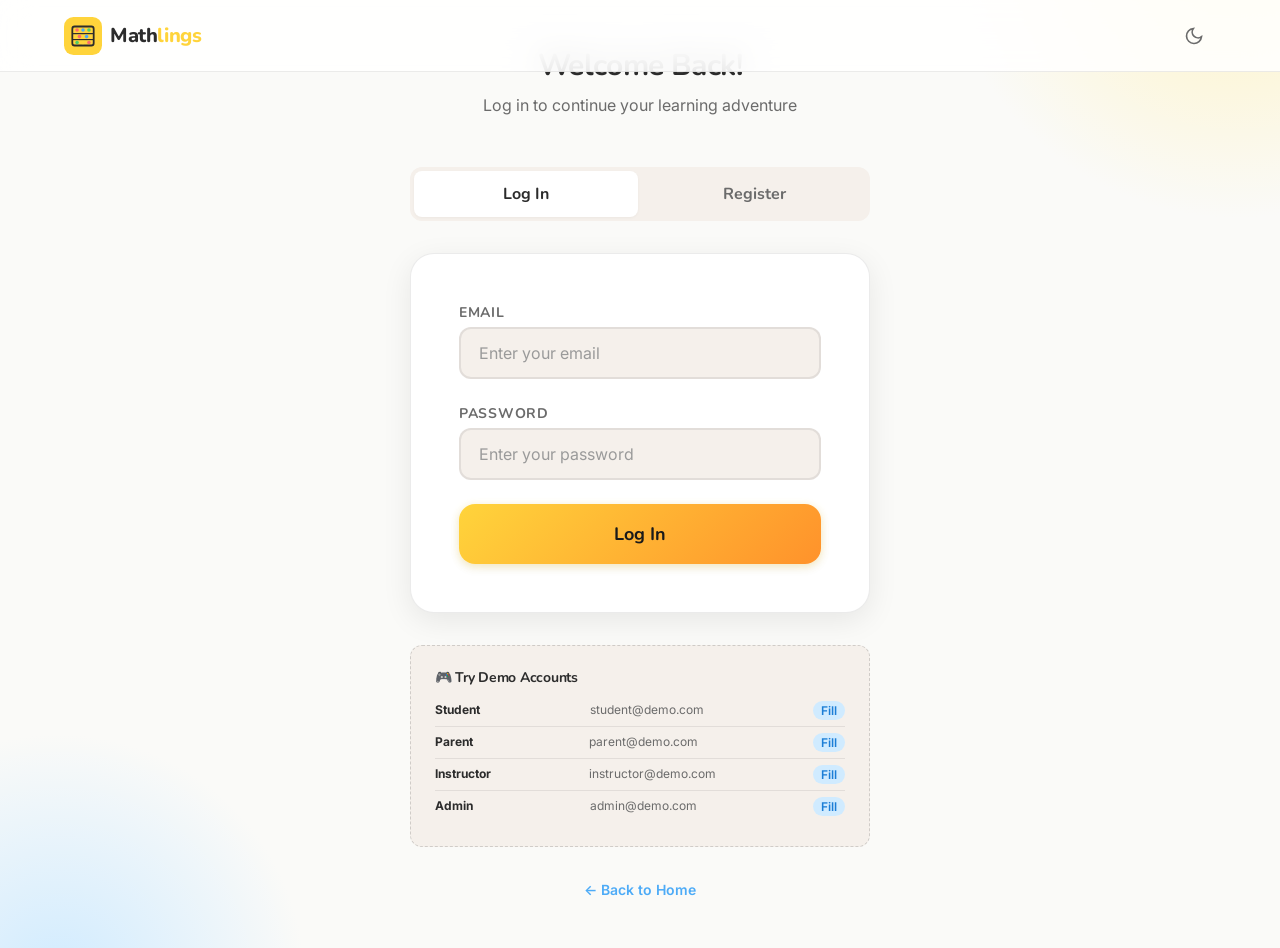
==== Mathling/login.html @ 1b50bcdf "Add Mathlings HTML/CSS/JS files to ASP.NET Web Application project" ====
<!DOCTYPE html>
<html lang="en">
<head>
  <meta charset="UTF-8">
  <meta name="viewport" content="width=device-width, initial-scale=1.0">
  <title>Login — Mathlings</title>
  <meta name="description" content="Log in or create your Mathlings account to start your abacus learning journey.">
  <link rel="icon" type="image/svg+xml" href="favicon.svg">
  <link rel="preconnect" href="https://fonts.googleapis.com">
  <link rel="preconnect" href="https://fonts.gstatic.com" crossorigin>
  <link href="https://fonts.googleapis.com/css2?family=Nunito:wght@400;600;700;800;900&family=Inter:wght@400;500;600;700&display=swap" rel="stylesheet">
  <link rel="stylesheet" href="css/variables.css">
  <link rel="stylesheet" href="css/base.css">
  <link rel="stylesheet" href="css/components.css">
  <link rel="stylesheet" href="css/layout.css">
  <link rel="stylesheet" href="css/login.css">
</head>
<body>
  <!-- Minimal Nav -->
  <nav class="navbar">
    <div class="navbar-inner">
      <a href="index.html" class="navbar-brand">
        <img src="favicon.svg" alt="Mathlings" class="navbar-logo">
        <span class="navbar-title">Math<span>lings</span></span>
      </a>
      <div class="navbar-actions">
        <button class="theme-toggle" id="theme-toggle" aria-label="Toggle dark mode"></button>
      </div>
    </div>
  </nav>

  <main class="auth-page main">
    <div class="auth-container">
      <div class="auth-header">
        <h1 id="auth-title">Welcome Back!</h1>
        <p id="auth-subtitle">Log in to continue your learning adventure</p>
      </div>

      <!-- Tabs -->
      <div class="auth-tabs">
        <button class="auth-tab active" data-mode="login">Log In</button>
        <button class="auth-tab" data-mode="register">Register</button>
      </div>

      <div class="auth-card" id="auth-form">
        <!-- Login Form -->
        <form id="login-form">
          <div class="form-group">
            <label class="form-label" for="login-email">Email</label>
            <input type="email" id="login-email" class="form-input" placeholder="Enter your email" required>
          </div>
          <div class="form-group">
            <label class="form-label" for="login-password">Password</label>
            <input type="password" id="login-password" class="form-input" placeholder="Enter your password" required>
          </div>
          <button type="submit" class="btn btn-primary btn-lg" style="width:100%">Log In</button>
        </form>

        <!-- Register Form (hidden) -->
        <form id="register-form" style="display:none">
          <div class="form-group">
            <label class="form-label" for="reg-name">Full Name</label>
            <input type="text" id="reg-name" class="form-input" placeholder="Enter your name" required>
          </div>
          <div class="form-group">
            <label class="form-label" for="reg-email">Email</label>
            <input type="email" id="reg-email" class="form-input" placeholder="Enter your email" required>
          </div>
          <div class="form-group">
            <label class="form-label" for="reg-password">Password</label>
            <input type="password" id="reg-password" class="form-input" placeholder="Create a password" required>
          </div>
          <input type="hidden" id="selected-role" value="">
          <div class="role-selector">
            <label class="form-label">I am a...</label>
            <div class="role-grid">
              <div class="role-option" data-role="student">
                <span class="role-emoji">🧒</span>
                <span class="role-name">Student</span>
              </div>
              <div class="role-option" data-role="parent">
                <span class="role-emoji">👩</span>
                <span class="role-name">Parent</span>
              </div>
              <div class="role-option" data-role="instructor">
                <span class="role-emoji">👨‍🏫</span>
                <span class="role-name">Instructor</span>
              </div>
              <div class="role-option" data-role="admin">
                <span class="role-emoji">🛡️</span>
                <span class="role-name">Admin</span>
              </div>
            </div>
          </div>
          <button type="submit" class="btn btn-primary btn-lg" style="width:100%">Create Account</button>
        </form>
      </div>

      <!-- Demo Accounts -->
      <div class="demo-accounts">
        <h4>🎮 Try Demo Accounts</h4>
        <div class="demo-account">
          <span class="demo-role">Student</span>
          <span>student@demo.com</span>
          <button class="demo-fill" onclick="fillDemo('student@demo.com','demo123')">Fill</button>
        </div>
        <div class="demo-account">
          <span class="demo-role">Parent</span>
          <span>parent@demo.com</span>
          <button class="demo-fill" onclick="fillDemo('parent@demo.com','demo123')">Fill</button>
        </div>
        <div class="demo-account">
          <span class="demo-role">Instructor</span>
          <span>instructor@demo.com</span>
          <button class="demo-fill" onclick="fillDemo('instructor@demo.com','demo123')">Fill</button>
        </div>
        <div class="demo-account">
          <span class="demo-role">Admin</span>
          <span>admin@demo.com</span>
          <button class="demo-fill" onclick="fillDemo('admin@demo.com','demo123')">Fill</button>
        </div>
      </div>

      <div class="auth-footer">
        <a href="index.html">← Back to Home</a>
      </div>
    </div>
  </main>

  <script src="js/app.js"></script>
  <script src="js/auth.js"></script>
  <script>
    function fillDemo(email, password) {
      // Switch to login tab
      document.querySelector('[data-mode="login"]').click();
      document.getElementById('login-email').value = email;
      document.getElementById('login-password').value = password;
      App.showToast('Demo credentials filled! Click Log In.', 'info');
    }
  </script>
</body>
</html>
---- Mathling/css/variables.css ----
/* ============================================
   MATHLINGS — Design Tokens & Dark Mode
   ============================================ */

:root {
  /* ---- Color Palette (Light Mode) ---- */
  --bg-primary: #FAFAF8;
  --bg-secondary: #F5F0EB;
  --bg-tertiary: #FFFFFF;
  --bg-nav: rgba(255, 255, 255, 0.85);

  --text-primary: #2C2C2C;
  --text-secondary: #6B6B6B;
  --text-tertiary: #9A9A9A;
  --text-inverse: #FFFFFF;

  --accent-yellow: #FFD43B;
  --accent-yellow-light: #FFF3BF;
  --accent-yellow-dark: #E6A800;
  --accent-red: #FF6B6B;
  --accent-red-light: #FFE0E0;
  --accent-red-dark: #E03E3E;
  --accent-blue: #4DABF7;
  --accent-blue-light: #D0EBFF;
  --accent-blue-dark: #1C7ED6;
  --accent-green: #51CF66;
  --accent-green-light: #D3F9D8;
  --accent-green-dark: #2F9E44;
  --accent-purple: #B197FC;
  --accent-purple-light: #E5DBFF;
  --accent-orange: #FF922B;
  --accent-orange-light: #FFE8CC;

  --border-color: rgba(0, 0, 0, 0.08);
  --border-color-strong: rgba(0, 0, 0, 0.15);
  --shadow-sm: 0 1px 3px rgba(0, 0, 0, 0.04);
  --shadow-md: 0 4px 12px rgba(0, 0, 0, 0.06);
  --shadow-lg: 0 8px 30px rgba(0, 0, 0, 0.08);
  --shadow-xl: 0 16px 50px rgba(0, 0, 0, 0.1);
  --shadow-glow-yellow: 0 0 20px rgba(255, 212, 59, 0.3);
  --shadow-glow-blue: 0 0 20px rgba(77, 171, 247, 0.3);
  --shadow-glow-green: 0 0 20px rgba(81, 207, 102, 0.3);

  /* ---- Spacing ---- */
  --space-xs: 0.25rem;
  --space-sm: 0.5rem;
  --space-md: 1rem;
  --space-lg: 1.5rem;
  --space-xl: 2rem;
  --space-2xl: 3rem;
  --space-3xl: 4rem;
  --space-4xl: 6rem;

  /* ---- Typography ---- */
  --font-heading: 'Nunito', 'Segoe UI', sans-serif;
  --font-body: 'Inter', 'Segoe UI', sans-serif;
  --font-mono: 'JetBrains Mono', 'Consolas', monospace;

  --text-xs: clamp(0.7rem, 0.65rem + 0.25vw, 0.75rem);
  --text-sm: clamp(0.8rem, 0.75rem + 0.25vw, 0.875rem);
  --text-base: clamp(0.9rem, 0.85rem + 0.25vw, 1rem);
  --text-lg: clamp(1.05rem, 1rem + 0.25vw, 1.125rem);
  --text-xl: clamp(1.15rem, 1.05rem + 0.5vw, 1.25rem);
  --text-2xl: clamp(1.35rem, 1.2rem + 0.75vw, 1.5rem);
  --text-3xl: clamp(1.6rem, 1.35rem + 1.25vw, 1.875rem);
  --text-4xl: clamp(2rem, 1.6rem + 2vw, 2.5rem);
  --text-5xl: clamp(2.5rem, 2rem + 2.5vw, 3.25rem);

  --leading-tight: 1.2;
  --leading-normal: 1.5;
  --leading-relaxed: 1.7;
  --letter-tight: -0.02em;
  --letter-normal: 0;

  /* ---- Borders ---- */
  --radius-sm: 8px;
  --radius-md: 12px;
  --radius-lg: 16px;
  --radius-xl: 24px;
  --radius-full: 9999px;

  /* ---- Transitions ---- */
  --ease-out: cubic-bezier(0.16, 1, 0.3, 1);
  --ease-bounce: cubic-bezier(0.34, 1.56, 0.64, 1);
  --duration-fast: 150ms;
  --duration-normal: 250ms;
  --duration-slow: 400ms;

  /* ---- Z-index ---- */
  --z-dropdown: 100;
  --z-nav: 200;
  --z-modal: 300;
  --z-toast: 400;
  --z-tooltip: 500;

  /* ---- Layout ---- */
  --max-width: 1200px;
  --nav-height: 72px;
  --sidebar-width: 280px;
}

/* ============================================
   DARK MODE
   ============================================ */
[data-theme="dark"] {
  --bg-primary: #13131F;
  --bg-secondary: #1C1C30;
  --bg-tertiary: #242442;
  --bg-nav: rgba(19, 19, 31, 0.9);

  --text-primary: #F0F0F5;
  --text-secondary: #A0A0BC;
  --text-tertiary: #6B6B88;
  --text-inverse: #1A1A2E;

  --accent-yellow: #FFD43B;
  --accent-yellow-light: rgba(255, 212, 59, 0.15);
  --accent-red: #FF8787;
  --accent-red-light: rgba(255, 107, 107, 0.15);
  --accent-blue: #74C0FC;
  --accent-blue-light: rgba(77, 171, 247, 0.15);
  --accent-green: #69DB7C;
  --accent-green-light: rgba(81, 207, 102, 0.15);
  --accent-purple: #B197FC;
  --accent-purple-light: rgba(177, 151, 252, 0.15);
  --accent-orange: #FFA94D;
  --accent-orange-light: rgba(255, 146, 43, 0.15);

  --border-color: rgba(255, 255, 255, 0.08);
  --border-color-strong: rgba(255, 255, 255, 0.15);
  --shadow-sm: 0 1px 3px rgba(0, 0, 0, 0.2);
  --shadow-md: 0 4px 12px rgba(0, 0, 0, 0.3);
  --shadow-lg: 0 8px 30px rgba(0, 0, 0, 0.35);
  --shadow-xl: 0 16px 50px rgba(0, 0, 0, 0.4);
  --shadow-glow-yellow: 0 0 25px rgba(255, 212, 59, 0.2);
  --shadow-glow-blue: 0 0 25px rgba(116, 192, 252, 0.2);
  --shadow-glow-green: 0 0 25px rgba(105, 219, 124, 0.2);
}
---- Mathling/css/base.css ----
/* ============================================
   MATHLINGS — Base Styles & Typography
   ============================================ */

/* ---- Reset ---- */
*, *::before, *::after {
  box-sizing: border-box;
  margin: 0;
  padding: 0;
}

html {
  scroll-behavior: smooth;
  -webkit-text-size-adjust: 100%;
  font-size: 16px;
}

body {
  font-family: var(--font-body);
  font-size: var(--text-base);
  line-height: var(--leading-normal);
  color: var(--text-primary);
  background-color: var(--bg-primary);
  -webkit-font-smoothing: antialiased;
  -moz-osx-font-smoothing: grayscale;
  transition: background-color var(--duration-slow) var(--ease-out),
              color var(--duration-slow) var(--ease-out);
  overflow-x: hidden;
  min-height: 100vh;
}

/* ---- Typography ---- */
h1, h2, h3, h4, h5, h6 {
  font-family: var(--font-heading);
  font-weight: 700;
  line-height: var(--leading-tight);
  letter-spacing: var(--letter-tight);
  color: var(--text-primary);
}

h1 { font-size: var(--text-5xl); }
h2 { font-size: var(--text-4xl); }
h3 { font-size: var(--text-3xl); }
h4 { font-size: var(--text-2xl); }
h5 { font-size: var(--text-xl); }
h6 { font-size: var(--text-lg); }

p {
  font-size: var(--text-base);
  line-height: var(--leading-relaxed);
  color: var(--text-secondary);
}

a {
  color: var(--accent-blue);
  text-decoration: none;
  transition: color var(--duration-fast) ease;
}

a:hover {
  color: var(--accent-blue-dark);
}

strong { font-weight: 700; }
em { font-style: italic; }

small {
  font-size: var(--text-sm);
  color: var(--text-tertiary);
}

/* ---- Lists ---- */
ul, ol {
  list-style: none;
}

/* ---- Images ---- */
img, svg, video {
  display: block;
  max-width: 100%;
  height: auto;
}

/* ---- Buttons (reset) ---- */
button {
  font-family: inherit;
  font-size: inherit;
  cursor: pointer;
  border: none;
  background: none;
  color: inherit;
  outline: none;
}

/* ---- Inputs (reset) ---- */
input, textarea, select {
  font-family: inherit;
  font-size: inherit;
  color: inherit;
  border: none;
  outline: none;
  background: transparent;
}

/* ---- Tables ---- */
table {
  border-collapse: collapse;
  width: 100%;
}

/* ---- Selection ---- */
::selection {
  background-color: var(--accent-yellow);
  color: var(--text-primary);
}

/* ---- Scrollbar ---- */
::-webkit-scrollbar {
  width: 6px;
  height: 6px;
}

::-webkit-scrollbar-track {
  background: transparent;
}

::-webkit-scrollbar-thumb {
  background: var(--text-tertiary);
  border-radius: var(--radius-full);
}

::-webkit-scrollbar-thumb:hover {
  background: var(--text-secondary);
}

/* ---- Focus ---- */
:focus-visible {
  outline: 3px solid var(--accent-blue);
  outline-offset: 2px;
  border-radius: var(--radius-sm);
}

/* ---- Visually hidden (a11y) ---- */
.sr-only {
  position: absolute;
  width: 1px;
  height: 1px;
  padding: 0;
  margin: -1px;
  overflow: hidden;
  clip: rect(0, 0, 0, 0);
  white-space: nowrap;
  border-width: 0;
}

/* ---- Container ---- */
.container {
  width: 100%;
  max-width: var(--max-width);
  margin: 0 auto;
  padding: 0 var(--space-lg);
}

.container-sm {
  max-width: 640px;
}

.container-lg {
  max-width: 1400px;
}

/* ---- Section spacing ---- */
.section {
  padding: var(--space-4xl) 0;
}

.section-sm {
  padding: var(--space-2xl) 0;
}

/* ---- Text utilities ---- */
.text-center { text-align: center; }
.text-left { text-align: left; }
.text-right { text-align: right; }
.text-gradient {
  background: linear-gradient(135deg, var(--accent-yellow), var(--accent-red), var(--accent-blue));
  -webkit-background-clip: text;
  -webkit-text-fill-color: transparent;
  background-clip: text;
}

/* ---- Dividers ---- */
.divider {
  border: none;
  height: 1px;
  background: var(--border-color);
  margin: var(--space-xl) 0;
}

/* ---- Animated entrance ---- */
.fade-in {
  animation: fadeIn var(--duration-slow) var(--ease-out) forwards;
  opacity: 0;
}

.slide-up {
  animation: slideUp var(--duration-slow) var(--ease-out) forwards;
  opacity: 0;
}

.slide-in-left {
  animation: slideInLeft var(--duration-slow) var(--ease-out) forwards;
  opacity: 0;
}

@keyframes fadeIn {
  to { opacity: 1; }
}

@keyframes slideUp {
  from {
    opacity: 0;
    transform: translateY(24px);
  }
  to {
    opacity: 1;
    transform: translateY(0);
  }
}

@keyframes slideInLeft {
  from {
    opacity: 0;
    transform: translateX(-24px);
  }
  to {
    opacity: 1;
    transform: translateX(0);
  }
}

@keyframes pulse {
  0%, 100% { transform: scale(1); }
  50% { transform: scale(1.05); }
}

@keyframes bounce {
  0%, 100% { transform: translateY(0); }
  50% { transform: translateY(-8px); }
}

@keyframes spin {
  to { transform: rotate(360deg); }
}

@keyframes shimmer {
  0% { background-position: -200% center; }
  100% { background-position: 200% center; }
}

@keyframes confetti-fall {
  0% {
    transform: translateY(-100vh) rotate(0deg);
    opacity: 1;
  }
  100% {
    transform: translateY(100vh) rotate(720deg);
    opacity: 0;
  }
}

@keyframes float {
  0%, 100% { transform: translateY(0px); }
  50% { transform: translateY(-12px); }
}

@keyframes glow {
  0%, 100% { box-shadow: var(--shadow-glow-yellow); }
  50% { box-shadow: 0 0 30px rgba(255, 212, 59, 0.5); }
}
---- Mathling/css/components.css ----
/* ============================================
   MATHLINGS — Reusable Components
   ============================================ */

/* ---- BUTTONS ---- */
.btn {
  display: inline-flex;
  align-items: center;
  justify-content: center;
  gap: var(--space-sm);
  padding: 14px 28px;
  font-family: var(--font-heading);
  font-size: var(--text-base);
  font-weight: 700;
  border-radius: var(--radius-md);
  transition: all var(--duration-normal) var(--ease-out);
  cursor: pointer;
  white-space: nowrap;
  min-height: 48px;
  position: relative;
  overflow: hidden;
  text-decoration: none;
}

.btn::after {
  content: '';
  position: absolute;
  inset: 0;
  background: linear-gradient(rgba(255,255,255,0.2), transparent);
  opacity: 0;
  transition: opacity var(--duration-fast) ease;
}

.btn:hover::after { opacity: 1; }

.btn:active {
  transform: scale(0.97);
}

.btn-primary {
  background: linear-gradient(135deg, var(--accent-yellow), var(--accent-orange));
  color: #1a1a1a;
  box-shadow: var(--shadow-md), 0 2px 8px rgba(255, 212, 59, 0.3);
}

.btn-primary:hover {
  box-shadow: var(--shadow-lg), 0 4px 16px rgba(255, 212, 59, 0.4);
  transform: translateY(-2px);
}

.btn-secondary {
  background: var(--bg-tertiary);
  color: var(--text-primary);
  border: 2px solid var(--border-color-strong);
  box-shadow: var(--shadow-sm);
}

.btn-secondary:hover {
  border-color: var(--accent-blue);
  box-shadow: var(--shadow-md);
  transform: translateY(-2px);
}

.btn-accent-blue {
  background: linear-gradient(135deg, var(--accent-blue), #339AF0);
  color: #fff;
  box-shadow: var(--shadow-md), 0 2px 8px rgba(77, 171, 247, 0.3);
}

.btn-accent-blue:hover {
  box-shadow: var(--shadow-lg), 0 4px 16px rgba(77, 171, 247, 0.4);
  transform: translateY(-2px);
}

.btn-accent-green {
  background: linear-gradient(135deg, var(--accent-green), #40C057);
  color: #fff;
  box-shadow: var(--shadow-md), 0 2px 8px rgba(81, 207, 102, 0.3);
}

.btn-accent-green:hover {
  box-shadow: var(--shadow-lg), 0 4px 16px rgba(81, 207, 102, 0.4);
  transform: translateY(-2px);
}

.btn-accent-red {
  background: linear-gradient(135deg, var(--accent-red), #E03E3E);
  color: #fff;
  box-shadow: var(--shadow-md);
}

.btn-accent-red:hover {
  box-shadow: var(--shadow-lg);
  transform: translateY(-2px);
}

.btn-ghost {
  background: transparent;
  color: var(--text-secondary);
  padding: 10px 16px;
}

.btn-ghost:hover {
  background: var(--bg-secondary);
  color: var(--text-primary);
}

.btn-icon {
  width: 48px;
  height: 48px;
  padding: 0;
  border-radius: var(--radius-md);
  display: inline-flex;
  align-items: center;
  justify-content: center;
}

.btn-sm {
  padding: 8px 16px;
  font-size: var(--text-sm);
  min-height: 36px;
  border-radius: var(--radius-sm);
}

.btn-lg {
  padding: 18px 36px;
  font-size: var(--text-lg);
  min-height: 56px;
  border-radius: var(--radius-lg);
}

/* ---- CARDS ---- */
.card {
  background: var(--bg-tertiary);
  border: 1px solid var(--border-color);
  border-radius: var(--radius-lg);
  padding: var(--space-xl);
  box-shadow: var(--shadow-sm);
  transition: all var(--duration-normal) var(--ease-out);
}

.card:hover {
  box-shadow: var(--shadow-md);
  transform: translateY(-2px);
}

.card-flat {
  box-shadow: none;
}

.card-flat:hover {
  box-shadow: none;
  transform: none;
}

.card-glow {
  position: relative;
}

.card-glow::before {
  content: '';
  position: absolute;
  inset: -1px;
  border-radius: inherit;
  background: linear-gradient(135deg, var(--accent-yellow), var(--accent-blue), var(--accent-green));
  z-index: -1;
  opacity: 0;
  transition: opacity var(--duration-normal) ease;
}

.card-glow:hover::before {
  opacity: 1;
}

.card-accent-top {
  border-top: 3px solid var(--accent-yellow);
}

/* ---- BADGES ---- */
.badge {
  display: inline-flex;
  align-items: center;
  gap: 4px;
  padding: 4px 12px;
  font-size: var(--text-xs);
  font-weight: 700;
  font-family: var(--font-heading);
  border-radius: var(--radius-full);
  text-transform: uppercase;
  letter-spacing: 0.05em;
}

.badge-yellow {
  background: var(--accent-yellow-light);
  color: var(--accent-yellow-dark);
}

.badge-red {
  background: var(--accent-red-light);
  color: var(--accent-red-dark);
}

.badge-blue {
  background: var(--accent-blue-light);
  color: var(--accent-blue-dark);
}

.badge-green {
  background: var(--accent-green-light);
  color: var(--accent-green-dark);
}

.badge-purple {
  background: var(--accent-purple-light);
  color: #7048C6;
}

.badge-orange {
  background: var(--accent-orange-light);
  color: #D9480F;
}

/* ---- AVATARS ---- */
.avatar {
  width: 48px;
  height: 48px;
  border-radius: 50%;
  overflow: hidden;
  background: linear-gradient(135deg, var(--accent-yellow), var(--accent-orange));
  display: flex;
  align-items: center;
  justify-content: center;
  font-family: var(--font-heading);
  font-weight: 700;
  color: #fff;
  font-size: var(--text-lg);
  flex-shrink: 0;
}

.avatar-sm { width: 32px; height: 32px; font-size: var(--text-sm); }
.avatar-lg { width: 64px; height: 64px; font-size: var(--text-2xl); }
.avatar-xl { width: 96px; height: 96px; font-size: var(--text-4xl); }

.avatar img {
  width: 100%;
  height: 100%;
  object-fit: cover;
}

/* ---- FORM INPUTS ---- */
.form-group {
  position: relative;
  margin-bottom: var(--space-lg);
}

.form-label {
  display: block;
  font-family: var(--font-heading);
  font-size: var(--text-sm);
  font-weight: 700;
  color: var(--text-secondary);
  margin-bottom: var(--space-xs);
  text-transform: uppercase;
  letter-spacing: 0.05em;
}

.form-input {
  width: 100%;
  padding: 14px 18px;
  background: var(--bg-secondary);
  border: 2px solid var(--border-color);
  border-radius: var(--radius-md);
  font-size: var(--text-base);
  color: var(--text-primary);
  transition: all var(--duration-fast) ease;
  min-height: 48px;
}

.form-input:focus {
  border-color: var(--accent-blue);
  box-shadow: 0 0 0 4px var(--accent-blue-light);
  background: var(--bg-tertiary);
}

.form-input::placeholder {
  color: var(--text-tertiary);
}

.form-input-error {
  border-color: var(--accent-red) !important;
  box-shadow: 0 0 0 4px var(--accent-red-light) !important;
}

.form-error {
  font-size: var(--text-sm);
  color: var(--accent-red);
  margin-top: var(--space-xs);
  display: flex;
  align-items: center;
  gap: 4px;
}

textarea.form-input {
  resize: vertical;
  min-height: 120px;
}

.form-select {
  appearance: none;
  background-image: url("data:image/svg+xml,%3Csvg xmlns='http://www.w3.org/2000/svg' width='16' height='16' viewBox='0 0 24 24' fill='none' stroke='%236B6B6B' stroke-width='2'%3E%3Cpolyline points='6 9 12 15 18 9'/%3E%3C/svg%3E");
  background-repeat: no-repeat;
  background-position: right 14px center;
  padding-right: 42px;
}

/* ---- PROGRESS BAR ---- */
.progress-bar {
  width: 100%;
  height: 12px;
  background: var(--bg-secondary);
  border-radius: var(--radius-full);
  overflow: hidden;
  position: relative;
}

.progress-bar-fill {
  height: 100%;
  border-radius: var(--radius-full);
  background: linear-gradient(90deg, var(--accent-green), var(--accent-blue));
  transition: width 0.6s var(--ease-out);
  position: relative;
}

.progress-bar-fill::after {
  content: '';
  position: absolute;
  inset: 0;
  background: linear-gradient(90deg, transparent, rgba(255,255,255,0.3), transparent);
  animation: shimmer 2s infinite;
  background-size: 200% 100%;
}

.progress-bar-sm { height: 6px; }
.progress-bar-lg { height: 18px; }

.progress-bar-yellow .progress-bar-fill {
  background: linear-gradient(90deg, var(--accent-yellow), var(--accent-orange));
}

.progress-bar-red .progress-bar-fill {
  background: linear-gradient(90deg, var(--accent-red), var(--accent-orange));
}

/* ---- STARS ---- */
.stars {
  display: flex;
  gap: 4px;
}

.star {
  width: 24px;
  height: 24px;
  color: var(--border-color-strong);
  transition: all var(--duration-normal) var(--ease-bounce);
}

.star.active {
  color: var(--accent-yellow);
  filter: drop-shadow(0 0 4px rgba(255, 212, 59, 0.5));
}

.star.active:hover {
  transform: scale(1.2) rotate(15deg);
}

/* ---- TAGS / PILLS ---- */
.tag {
  display: inline-flex;
  align-items: center;
  gap: 6px;
  padding: 6px 14px;
  background: var(--bg-secondary);
  border: 1px solid var(--border-color);
  border-radius: var(--radius-full);
  font-size: var(--text-sm);
  font-weight: 600;
  cursor: pointer;
  transition: all var(--duration-fast) ease;
}

.tag:hover, .tag.active {
  background: var(--accent-blue-light);
  border-color: var(--accent-blue);
  color: var(--accent-blue-dark);
}

/* ---- STATUS PILLS ---- */
.status-pill {
  display: inline-flex;
  align-items: center;
  gap: 6px;
  padding: 4px 12px;
  border-radius: var(--radius-full);
  font-size: var(--text-xs);
  font-weight: 700;
}

.status-pill::before {
  content: '';
  width: 6px;
  height: 6px;
  border-radius: 50%;
}

.status-approved {
  background: var(--accent-green-light);
  color: var(--accent-green-dark);
}
.status-approved::before { background: var(--accent-green); }

.status-pending {
  background: var(--accent-yellow-light);
  color: var(--accent-yellow-dark);
}
.status-pending::before { background: var(--accent-yellow); }

.status-rejected {
  background: var(--accent-red-light);
  color: var(--accent-red-dark);
}
.status-rejected::before { background: var(--accent-red); }

/* ---- TOOLTIP ---- */
.tooltip {
  position: relative;
}

.tooltip::after {
  content: attr(data-tooltip);
  position: absolute;
  bottom: calc(100% + 8px);
  left: 50%;
  transform: translateX(-50%) translateY(4px);
  padding: 6px 12px;
  background: var(--text-primary);
  color: var(--text-inverse);
  font-size: var(--text-xs);
  font-weight: 600;
  border-radius: var(--radius-sm);
  white-space: nowrap;
  opacity: 0;
  pointer-events: none;
  transition: all var(--duration-fast) ease;
  z-index: var(--z-tooltip);
}

.tooltip:hover::after {
  opacity: 1;
  transform: translateX(-50%) translateY(0);
}

/* ---- LOADING SPINNER ---- */
.spinner {
  width: 24px;
  height: 24px;
  border: 3px solid var(--border-color);
  border-top-color: var(--accent-blue);
  border-radius: 50%;
  animation: spin 0.8s linear infinite;
}

.spinner-lg {
  width: 48px;
  height: 48px;
  border-width: 4px;
}

/* ---- TOAST / NOTIFICATION ---- */
.toast {
  position: fixed;
  bottom: var(--space-xl);
  right: var(--space-xl);
  padding: 16px 24px;
  background: var(--bg-tertiary);
  border: 1px solid var(--border-color);
  border-radius: var(--radius-md);
  box-shadow: var(--shadow-lg);
  display: flex;
  align-items: center;
  gap: var(--space-sm);
  z-index: var(--z-toast);
  animation: slideUp var(--duration-normal) var(--ease-out);
  max-width: 400px;
}

.toast-success { border-left: 4px solid var(--accent-green); }
.toast-error { border-left: 4px solid var(--accent-red); }
.toast-info { border-left: 4px solid var(--accent-blue); }

/* ---- MODAL ---- */
.modal-overlay {
  position: fixed;
  inset: 0;
  background: rgba(0, 0, 0, 0.5);
  backdrop-filter: blur(4px);
  z-index: var(--z-modal);
  display: flex;
  align-items: center;
  justify-content: center;
  opacity: 0;
  visibility: hidden;
  transition: all var(--duration-normal) ease;
}

.modal-overlay.active {
  opacity: 1;
  visibility: visible;
}

.modal {
  background: var(--bg-tertiary);
  border-radius: var(--radius-xl);
  padding: var(--space-2xl);
  max-width: 520px;
  width: 90%;
  box-shadow: var(--shadow-xl);
  transform: scale(0.95) translateY(16px);
  transition: transform var(--duration-normal) var(--ease-out);
}

.modal-overlay.active .modal {
  transform: scale(1) translateY(0);
}

/* ---- TABS ---- */
.tabs {
  display: flex;
  gap: var(--space-xs);
  background: var(--bg-secondary);
  border-radius: var(--radius-md);
  padding: 4px;
}

.tab {
  flex: 1;
  padding: 10px 16px;
  text-align: center;
  font-family: var(--font-heading);
  font-weight: 700;
  font-size: var(--text-sm);
  border-radius: var(--radius-sm);
  cursor: pointer;
  color: var(--text-secondary);
  transition: all var(--duration-fast) ease;
}

.tab:hover {
  color: var(--text-primary);
}

.tab.active {
  background: var(--bg-tertiary);
  color: var(--text-primary);
  box-shadow: var(--shadow-sm);
}

/* ---- DATA TABLE ---- */
.data-table {
  width: 100%;
  border-collapse: separate;
  border-spacing: 0;
}

.data-table th {
  padding: 12px 16px;
  text-align: left;
  font-family: var(--font-heading);
  font-size: var(--text-xs);
  font-weight: 700;
  text-transform: uppercase;
  letter-spacing: 0.05em;
  color: var(--text-tertiary);
  border-bottom: 2px solid var(--border-color);
}

.data-table td {
  padding: 14px 16px;
  font-size: var(--text-sm);
  border-bottom: 1px solid var(--border-color);
  vertical-align: middle;
}

.data-table tbody tr {
  transition: background var(--duration-fast) ease;
}

.data-table tbody tr:hover {
  background: var(--bg-secondary);
}

/* ---- EMPTY STATE ---- */
.empty-state {
  text-align: center;
  padding: var(--space-4xl) var(--space-xl);
}

.empty-state svg {
  width: 80px;
  height: 80px;
  margin: 0 auto var(--space-lg);
  color: var(--text-tertiary);
}

.empty-state h3 {
  margin-bottom: var(--space-sm);
}

/* ---- TOGGLE SWITCH ---- */
.toggle {
  position: relative;
  width: 52px;
  height: 28px;
  cursor: pointer;
}

.toggle input {
  opacity: 0;
  width: 0;
  height: 0;
}

.toggle-slider {
  position: absolute;
  inset: 0;
  background: var(--border-color-strong);
  border-radius: var(--radius-full);
  transition: all var(--duration-normal) ease;
}

.toggle-slider::before {
  content: '';
  position: absolute;
  left: 3px;
  top: 3px;
  width: 22px;
  height: 22px;
  background: white;
  border-radius: 50%;
  transition: transform var(--duration-normal) var(--ease-bounce);
  box-shadow: 0 1px 3px rgba(0,0,0,0.15);
}

.toggle input:checked + .toggle-slider {
  background: var(--accent-blue);
}

.toggle input:checked + .toggle-slider::before {
  transform: translateX(24px);
}

/* ---- LEVEL BADGE ---- */
.level-badge {
  display: inline-flex;
  align-items: center;
  justify-content: center;
  width: 44px;
  height: 44px;
  border-radius: 50%;
  background: linear-gradient(135deg, var(--accent-yellow), var(--accent-orange));
  color: #1a1a1a;
  font-family: var(--font-heading);
  font-weight: 800;
  font-size: var(--text-lg);
  box-shadow: var(--shadow-glow-yellow);
  position: relative;
}

.level-badge::after {
  content: '';
  position: absolute;
  inset: -3px;
  border-radius: 50%;
  border: 2px solid var(--accent-yellow);
  opacity: 0.4;
}

/* ---- ACHIEVEMENT BADGE ---- */
.achievement {
  display: flex;
  flex-direction: column;
  align-items: center;
  gap: var(--space-sm);
  padding: var(--space-md);
  text-align: center;
}

.achievement-icon {
  width: 64px;
  height: 64px;
  border-radius: 50%;
  display: flex;
  align-items: center;
  justify-content: center;
  font-size: 28px;
  position: relative;
}

.achievement-icon.locked {
  filter: grayscale(1) opacity(0.4);
}

.achievement-name {
  font-family: var(--font-heading);
  font-size: var(--text-xs);
  font-weight: 700;
  color: var(--text-secondary);
}

/* ---- SEARCH INPUT ---- */
.search-input {
  position: relative;
}

.search-input svg {
  position: absolute;
  left: 14px;
  top: 50%;
  transform: translateY(-50%);
  width: 18px;
  height: 18px;
  color: var(--text-tertiary);
  pointer-events: none;
}

.search-input .form-input {
  padding-left: 42px;
}

/* ---- DROPDOWN ---- */
.dropdown {
  position: relative;
}

.dropdown-menu {
  position: absolute;
  top: calc(100% + 4px);
  right: 0;
  min-width: 200px;
  background: var(--bg-tertiary);
  border: 1px solid var(--border-color);
  border-radius: var(--radius-md);
  box-shadow: var(--shadow-lg);
  z-index: var(--z-dropdown);
  opacity: 0;
  visibility: hidden;
  transform: translateY(-8px);
  transition: all var(--duration-fast) ease;
}

.dropdown-menu.active {
  opacity: 1;
  visibility: visible;
  transform: translateY(0);
}

.dropdown-item {
  display: flex;
  align-items: center;
  gap: var(--space-sm);
  padding: 10px 16px;
  font-size: var(--text-sm);
  color: var(--text-secondary);
  cursor: pointer;
  transition: all var(--duration-fast) ease;
}

.dropdown-item:hover {
  background: var(--bg-secondary);
  color: var(--text-primary);
}

.dropdown-divider {
  height: 1px;
  background: var(--border-color);
  margin: 4px 0;
}
---- Mathling/css/layout.css ----
/* ============================================
   MATHLINGS — Layout, Navigation & Responsive
   ============================================ */

/* ---- NAVBAR ---- */
.navbar {
  position: fixed;
  top: 0;
  left: 0;
  right: 0;
  height: var(--nav-height);
  background: var(--bg-nav);
  backdrop-filter: blur(16px);
  -webkit-backdrop-filter: blur(16px);
  border-bottom: 1px solid var(--border-color);
  z-index: var(--z-nav);
  transition: background var(--duration-slow) ease;
}

.navbar-inner {
  max-width: var(--max-width);
  margin: 0 auto;
  padding: 0 var(--space-lg);
  height: 100%;
  display: flex;
  align-items: center;
  justify-content: space-between;
}

.navbar-brand {
  display: flex;
  align-items: center;
  gap: var(--space-sm);
  text-decoration: none;
}

.navbar-logo {
  width: 38px;
  height: 38px;
}

.navbar-title {
  font-family: var(--font-heading);
  font-size: var(--text-xl);
  font-weight: 800;
  color: var(--text-primary);
  letter-spacing: -0.02em;
}

.navbar-title span {
  color: var(--accent-yellow);
}

.navbar-nav {
  display: flex;
  align-items: center;
  gap: var(--space-xs);
}

.nav-link {
  padding: 10px 16px;
  font-family: var(--font-heading);
  font-size: var(--text-sm);
  font-weight: 700;
  color: var(--text-secondary);
  border-radius: var(--radius-sm);
  transition: all var(--duration-fast) ease;
  text-decoration: none;
  display: flex;
  align-items: center;
  gap: 6px;
}

.nav-link:hover {
  color: var(--text-primary);
  background: var(--bg-secondary);
}

.nav-link.active {
  color: var(--accent-blue);
  background: var(--accent-blue-light);
}

.nav-link svg {
  width: 18px;
  height: 18px;
}

.navbar-actions {
  display: flex;
  align-items: center;
  gap: var(--space-sm);
}

/* Dark Mode Toggle */
.theme-toggle {
  width: 44px;
  height: 44px;
  border-radius: var(--radius-md);
  display: flex;
  align-items: center;
  justify-content: center;
  cursor: pointer;
  transition: all var(--duration-fast) ease;
  background: transparent;
  border: none;
  color: var(--text-secondary);
}

.theme-toggle:hover {
  background: var(--bg-secondary);
  color: var(--text-primary);
}

.theme-toggle svg {
  width: 20px;
  height: 20px;
  transition: transform var(--duration-normal) var(--ease-bounce);
}

.theme-toggle:hover svg {
  transform: rotate(30deg);
}

/* Audio Toggle */
.audio-toggle {
  width: 44px;
  height: 44px;
  border-radius: var(--radius-md);
  display: flex;
  align-items: center;
  justify-content: center;
  cursor: pointer;
  transition: all var(--duration-fast) ease;
  background: transparent;
  border: none;
  color: var(--text-secondary);
}

.audio-toggle:hover {
  background: var(--bg-secondary);
  color: var(--text-primary);
}

.audio-toggle.active {
  color: var(--accent-green);
}

/* Hamburger Menu */
.hamburger {
  display: none;
  width: 44px;
  height: 44px;
  border-radius: var(--radius-md);
  align-items: center;
  justify-content: center;
  cursor: pointer;
  background: transparent;
  border: none;
  color: var(--text-primary);
}

.hamburger-lines {
  width: 22px;
  height: 16px;
  position: relative;
}

.hamburger-lines span {
  display: block;
  width: 100%;
  height: 2px;
  background: currentColor;
  border-radius: 1px;
  position: absolute;
  left: 0;
  transition: all var(--duration-normal) var(--ease-out);
}

.hamburger-lines span:nth-child(1) { top: 0; }
.hamburger-lines span:nth-child(2) { top: 7px; }
.hamburger-lines span:nth-child(3) { top: 14px; }

.hamburger.active .hamburger-lines span:nth-child(1) {
  top: 7px;
  transform: rotate(45deg);
}
.hamburger.active .hamburger-lines span:nth-child(2) {
  opacity: 0;
  transform: translateX(10px);
}
.hamburger.active .hamburger-lines span:nth-child(3) {
  top: 7px;
  transform: rotate(-45deg);
}

/* Mobile Nav Drawer */
.mobile-nav {
  display: none;
  position: fixed;
  top: var(--nav-height);
  left: 0;
  right: 0;
  bottom: 0;
  background: var(--bg-primary);
  z-index: var(--z-nav);
  padding: var(--space-xl);
  overflow-y: auto;
  transform: translateX(100%);
  transition: transform var(--duration-normal) var(--ease-out);
}

.mobile-nav.active {
  transform: translateX(0);
}

.mobile-nav .nav-link {
  display: flex;
  padding: 16px;
  font-size: var(--text-lg);
  border-bottom: 1px solid var(--border-color);
  border-radius: 0;
}

.mobile-nav .nav-link:last-child {
  border-bottom: none;
}

/* ---- MAIN CONTENT ---- */
.main {
  padding-top: var(--nav-height);
  min-height: 100vh;
}

/* ---- PAGE HEADER ---- */
.page-header {
  padding: var(--space-2xl) 0;
  border-bottom: 1px solid var(--border-color);
  margin-bottom: var(--space-2xl);
}

.page-header h1 {
  margin-bottom: var(--space-sm);
}

.page-header p {
  max-width: 600px;
}

/* ---- SIDEBAR LAYOUT ---- */
.layout-sidebar {
  display: grid;
  grid-template-columns: var(--sidebar-width) 1fr;
  gap: var(--space-xl);
  min-height: calc(100vh - var(--nav-height));
}

.sidebar {
  background: var(--bg-tertiary);
  border-right: 1px solid var(--border-color);
  padding: var(--space-xl);
  position: sticky;
  top: var(--nav-height);
  height: calc(100vh - var(--nav-height));
  overflow-y: auto;
}

.sidebar-section {
  margin-bottom: var(--space-xl);
}

.sidebar-title {
  font-family: var(--font-heading);
  font-size: var(--text-xs);
  font-weight: 700;
  text-transform: uppercase;
  letter-spacing: 0.1em;
  color: var(--text-tertiary);
  margin-bottom: var(--space-md);
}

.sidebar-link {
  display: flex;
  align-items: center;
  gap: var(--space-sm);
  padding: 10px 12px;
  border-radius: var(--radius-sm);
  color: var(--text-secondary);
  font-size: var(--text-sm);
  font-weight: 600;
  cursor: pointer;
  transition: all var(--duration-fast) ease;
  text-decoration: none;
  margin-bottom: 2px;
}

.sidebar-link:hover {
  background: var(--bg-secondary);
  color: var(--text-primary);
}

.sidebar-link.active {
  background: var(--accent-blue-light);
  color: var(--accent-blue-dark);
}

.sidebar-link svg {
  width: 18px;
  height: 18px;
  flex-shrink: 0;
}

.sidebar-link .sidebar-badge {
  margin-left: auto;
  font-size: var(--text-xs);
  background: var(--accent-red);
  color: #fff;
  padding: 2px 8px;
  border-radius: var(--radius-full);
  font-weight: 700;
}

/* ---- GRID HELPERS ---- */
.grid {
  display: grid;
  gap: var(--space-xl);
}

.grid-2 { grid-template-columns: repeat(2, 1fr); }
.grid-3 { grid-template-columns: repeat(3, 1fr); }
.grid-4 { grid-template-columns: repeat(4, 1fr); }

.flex {
  display: flex;
}

.flex-col { flex-direction: column; }
.flex-wrap { flex-wrap: wrap; }
.items-center { align-items: center; }
.items-start { align-items: flex-start; }
.justify-center { justify-content: center; }
.justify-between { justify-content: space-between; }
.gap-xs { gap: var(--space-xs); }
.gap-sm { gap: var(--space-sm); }
.gap-md { gap: var(--space-md); }
.gap-lg { gap: var(--space-lg); }
.gap-xl { gap: var(--space-xl); }

/* ---- FOOTER ---- */
.footer {
  background: var(--bg-secondary);
  border-top: 1px solid var(--border-color);
  padding: var(--space-3xl) 0 var(--space-xl);
}

.footer-grid {
  display: grid;
  grid-template-columns: 2fr repeat(3, 1fr);
  gap: var(--space-2xl);
  margin-bottom: var(--space-2xl);
}

.footer-brand {
  display: flex;
  align-items: center;
  gap: var(--space-sm);
  margin-bottom: var(--space-md);
}

.footer-desc {
  font-size: var(--text-sm);
  color: var(--text-tertiary);
  line-height: var(--leading-relaxed);
  max-width: 300px;
}

.footer-title {
  font-family: var(--font-heading);
  font-size: var(--text-sm);
  font-weight: 700;
  text-transform: uppercase;
  letter-spacing: 0.05em;
  color: var(--text-primary);
  margin-bottom: var(--space-md);
}

.footer-link {
  display: block;
  font-size: var(--text-sm);
  color: var(--text-tertiary);
  margin-bottom: var(--space-sm);
  text-decoration: none;
  transition: color var(--duration-fast) ease;
}

.footer-link:hover {
  color: var(--accent-blue);
}

.footer-bottom {
  display: flex;
  align-items: center;
  justify-content: space-between;
  padding-top: var(--space-xl);
  border-top: 1px solid var(--border-color);
  font-size: var(--text-sm);
  color: var(--text-tertiary);
}

.footer-socials {
  display: flex;
  gap: var(--space-md);
}

.footer-socials a {
  color: var(--text-tertiary);
  transition: color var(--duration-fast) ease;
}

.footer-socials a:hover {
  color: var(--accent-blue);
}

/* ============================================
   RESPONSIVE BREAKPOINTS
   ============================================ */

/* Tablet */
@media (max-width: 1024px) {
  .grid-4 { grid-template-columns: repeat(2, 1fr); }
  .grid-3 { grid-template-columns: repeat(2, 1fr); }

  .layout-sidebar {
    grid-template-columns: 1fr;
  }

  .sidebar {
    position: relative;
    top: 0;
    height: auto;
    border-right: none;
    border-bottom: 1px solid var(--border-color);
  }

  .footer-grid {
    grid-template-columns: repeat(2, 1fr);
  }
}

/* Mobile */
@media (max-width: 768px) {
  .navbar-nav {
    display: none;
  }

  .hamburger {
    display: flex;
  }

  .mobile-nav {
    display: block;
  }

  .grid-2,
  .grid-3,
  .grid-4 {
    grid-template-columns: 1fr;
  }

  .footer-grid {
    grid-template-columns: 1fr;
    gap: var(--space-xl);
  }

  .footer-bottom {
    flex-direction: column;
    gap: var(--space-md);
    text-align: center;
  }

  .container {
    padding: 0 var(--space-md);
  }

  .section {
    padding: var(--space-2xl) 0;
  }
}

/* Small Mobile */
@media (max-width: 480px) {
  :root {
    --nav-height: 64px;
  }

  .btn {
    width: 100%;
  }

  .page-header {
    padding: var(--space-lg) 0;
  }
}
---- Mathling/css/login.css ----
/* ============================================
   MATHLINGS — Login / Register Page
   ============================================ */

.auth-page {
  min-height: 100vh;
  display: flex;
  align-items: center;
  justify-content: center;
  padding: var(--space-2xl);
  position: relative;
  overflow: hidden;
}

.auth-page::before {
  content: '';
  position: absolute;
  top: -40%;
  right: -20%;
  width: 600px;
  height: 600px;
  background: radial-gradient(circle, var(--accent-yellow-light) 0%, transparent 70%);
  border-radius: 50%;
  animation: float 10s ease-in-out infinite;
}

.auth-page::after {
  content: '';
  position: absolute;
  bottom: -30%;
  left: -15%;
  width: 500px;
  height: 500px;
  background: radial-gradient(circle, var(--accent-blue-light) 0%, transparent 70%);
  border-radius: 50%;
  animation: float 8s ease-in-out infinite reverse;
}

.auth-container {
  width: 100%;
  max-width: 460px;
  position: relative;
  z-index: 1;
  animation: slideUp 0.6s var(--ease-out);
}

.auth-header {
  text-align: center;
  margin-bottom: var(--space-2xl);
}

.auth-header .navbar-brand {
  justify-content: center;
  margin-bottom: var(--space-lg);
}

.auth-header .navbar-title {
  font-size: var(--text-2xl);
}

#auth-title {
  font-size: var(--text-3xl);
  margin-bottom: var(--space-sm);
}

#auth-subtitle {
  font-size: var(--text-base);
}

/* Tabs */
.auth-tabs {
  display: flex;
  gap: var(--space-xs);
  background: var(--bg-secondary);
  border-radius: var(--radius-md);
  padding: 4px;
  margin-bottom: var(--space-xl);
}

.auth-tab {
  flex: 1;
  padding: 12px;
  text-align: center;
  font-family: var(--font-heading);
  font-weight: 700;
  font-size: var(--text-base);
  border-radius: var(--radius-sm);
  cursor: pointer;
  color: var(--text-secondary);
  transition: all var(--duration-fast) ease;
  border: none;
  background: none;
}

.auth-tab:hover {
  color: var(--text-primary);
}

.auth-tab.active {
  background: var(--bg-tertiary);
  color: var(--text-primary);
  box-shadow: var(--shadow-sm);
}

/* Auth Card */
.auth-card {
  background: var(--bg-tertiary);
  border: 1px solid var(--border-color);
  border-radius: var(--radius-xl);
  padding: var(--space-2xl);
  box-shadow: var(--shadow-lg);
}

/* Role Selector */
.role-selector {
  margin-bottom: var(--space-lg);
}

.role-selector .form-label {
  margin-bottom: var(--space-md);
}

.role-grid {
  display: grid;
  grid-template-columns: repeat(2, 1fr);
  gap: var(--space-sm);
}

.role-option {
  display: flex;
  flex-direction: column;
  align-items: center;
  gap: 6px;
  padding: 16px 12px;
  background: var(--bg-secondary);
  border: 2px solid var(--border-color);
  border-radius: var(--radius-md);
  cursor: pointer;
  transition: all var(--duration-fast) ease;
  text-align: center;
}

.role-option:hover {
  border-color: var(--accent-blue);
  background: var(--accent-blue-light);
}

.role-option.selected {
  border-color: var(--accent-blue);
  background: var(--accent-blue-light);
  box-shadow: 0 0 0 3px var(--accent-blue-light);
}

.role-option .role-emoji {
  font-size: 1.8rem;
}

.role-option .role-name {
  font-family: var(--font-heading);
  font-size: var(--text-sm);
  font-weight: 700;
  color: var(--text-primary);
}

/* Demo Account Box */
.demo-accounts {
  margin-top: var(--space-xl);
  padding: var(--space-lg);
  background: var(--bg-secondary);
  border-radius: var(--radius-md);
  border: 1px dashed var(--border-color-strong);
}

.demo-accounts h4 {
  font-size: var(--text-sm);
  margin-bottom: var(--space-sm);
  display: flex;
  align-items: center;
  gap: 6px;
}

.demo-account {
  display: flex;
  align-items: center;
  justify-content: space-between;
  padding: 6px 0;
  font-size: var(--text-xs);
  color: var(--text-secondary);
  border-bottom: 1px solid var(--border-color);
}

.demo-account:last-child { border-bottom: none; }

.demo-account .demo-role {
  font-weight: 700;
  color: var(--text-primary);
}

.demo-account .demo-fill {
  font-size: var(--text-xs);
  padding: 2px 8px;
  background: var(--accent-blue-light);
  color: var(--accent-blue-dark);
  border-radius: var(--radius-full);
  cursor: pointer;
  border: none;
  font-weight: 600;
  transition: all var(--duration-fast) ease;
}

.demo-account .demo-fill:hover {
  background: var(--accent-blue);
  color: #fff;
}

.auth-footer {
  text-align: center;
  margin-top: var(--space-xl);
  font-size: var(--text-sm);
  color: var(--text-tertiary);
}

.auth-footer a {
  color: var(--accent-blue);
  font-weight: 600;
}

@media (max-width: 480px) {
  .auth-page {
    padding: var(--space-md);
  }

  .auth-card {
    padding: var(--space-lg);
  }

  .role-grid {
    grid-template-columns: 1fr;
  }

  .auth-container .btn {
    width: 100%;
  }
}
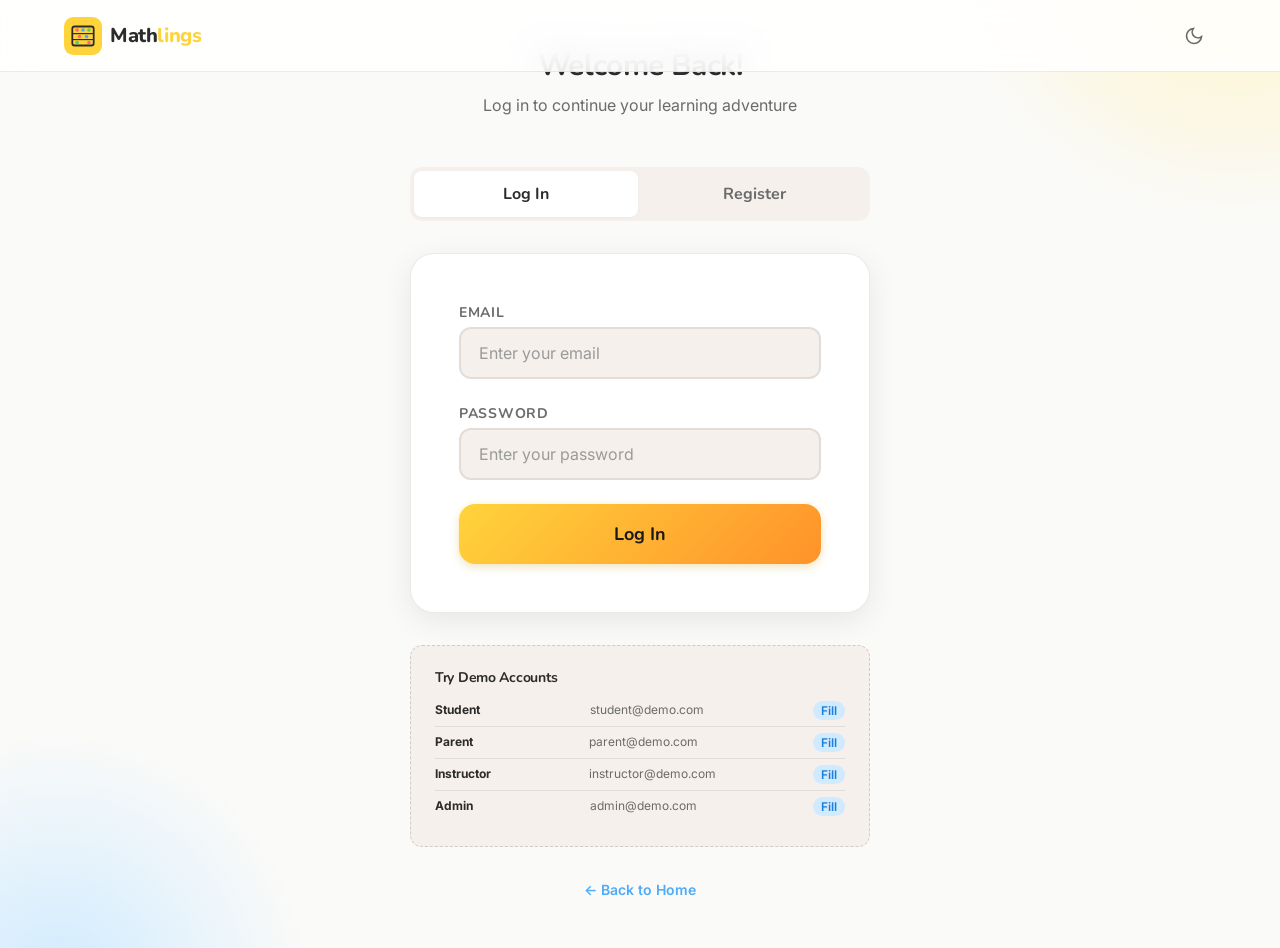
==== commit 34d6ece3: "small change" ====
--- a/Mathling/login.html
+++ b/Mathling/login.html
@@ -98,7 +98,7 @@
 
       <!-- Demo Accounts -->
       <div class="demo-accounts">
-        <h4>🎮 Try Demo Accounts</h4>
+        <h4>Try Demo Accounts</h4>
         <div class="demo-account">
           <span class="demo-role">Student</span>
           <span>student@demo.com</span>
